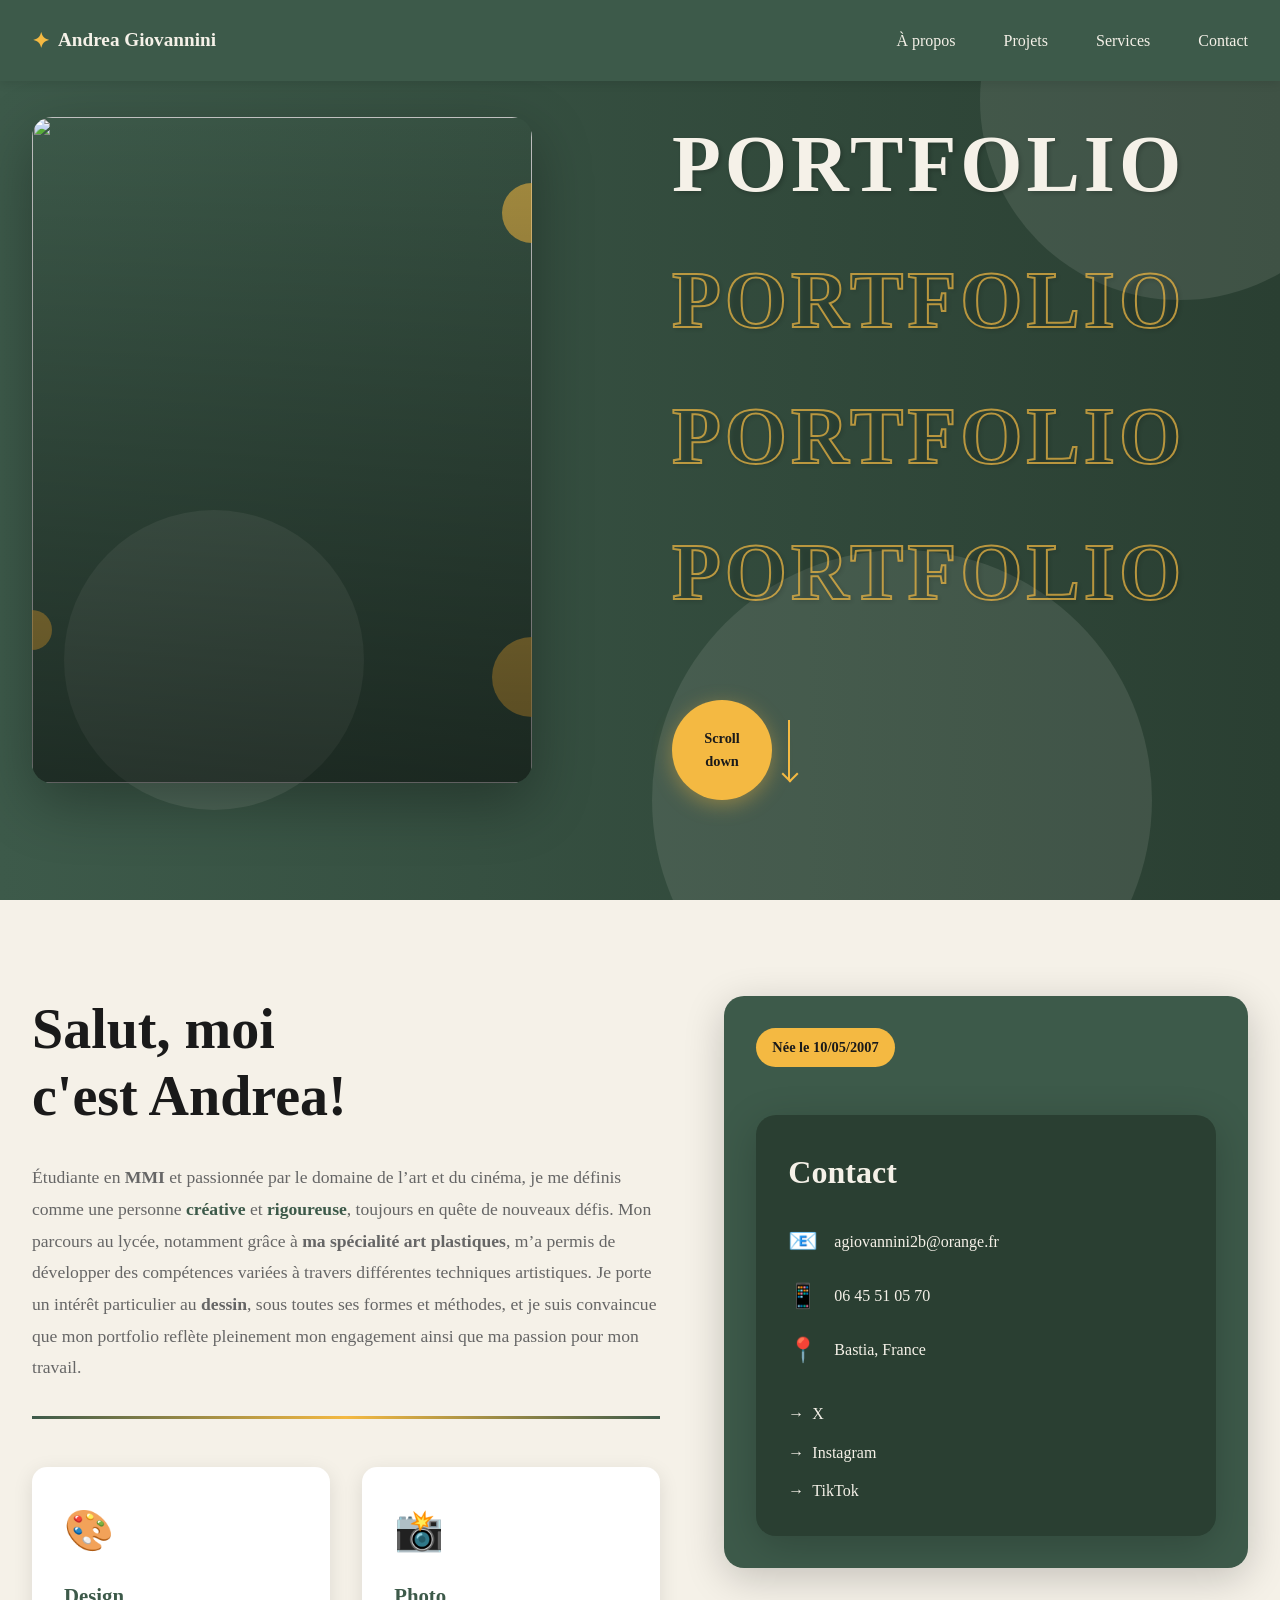
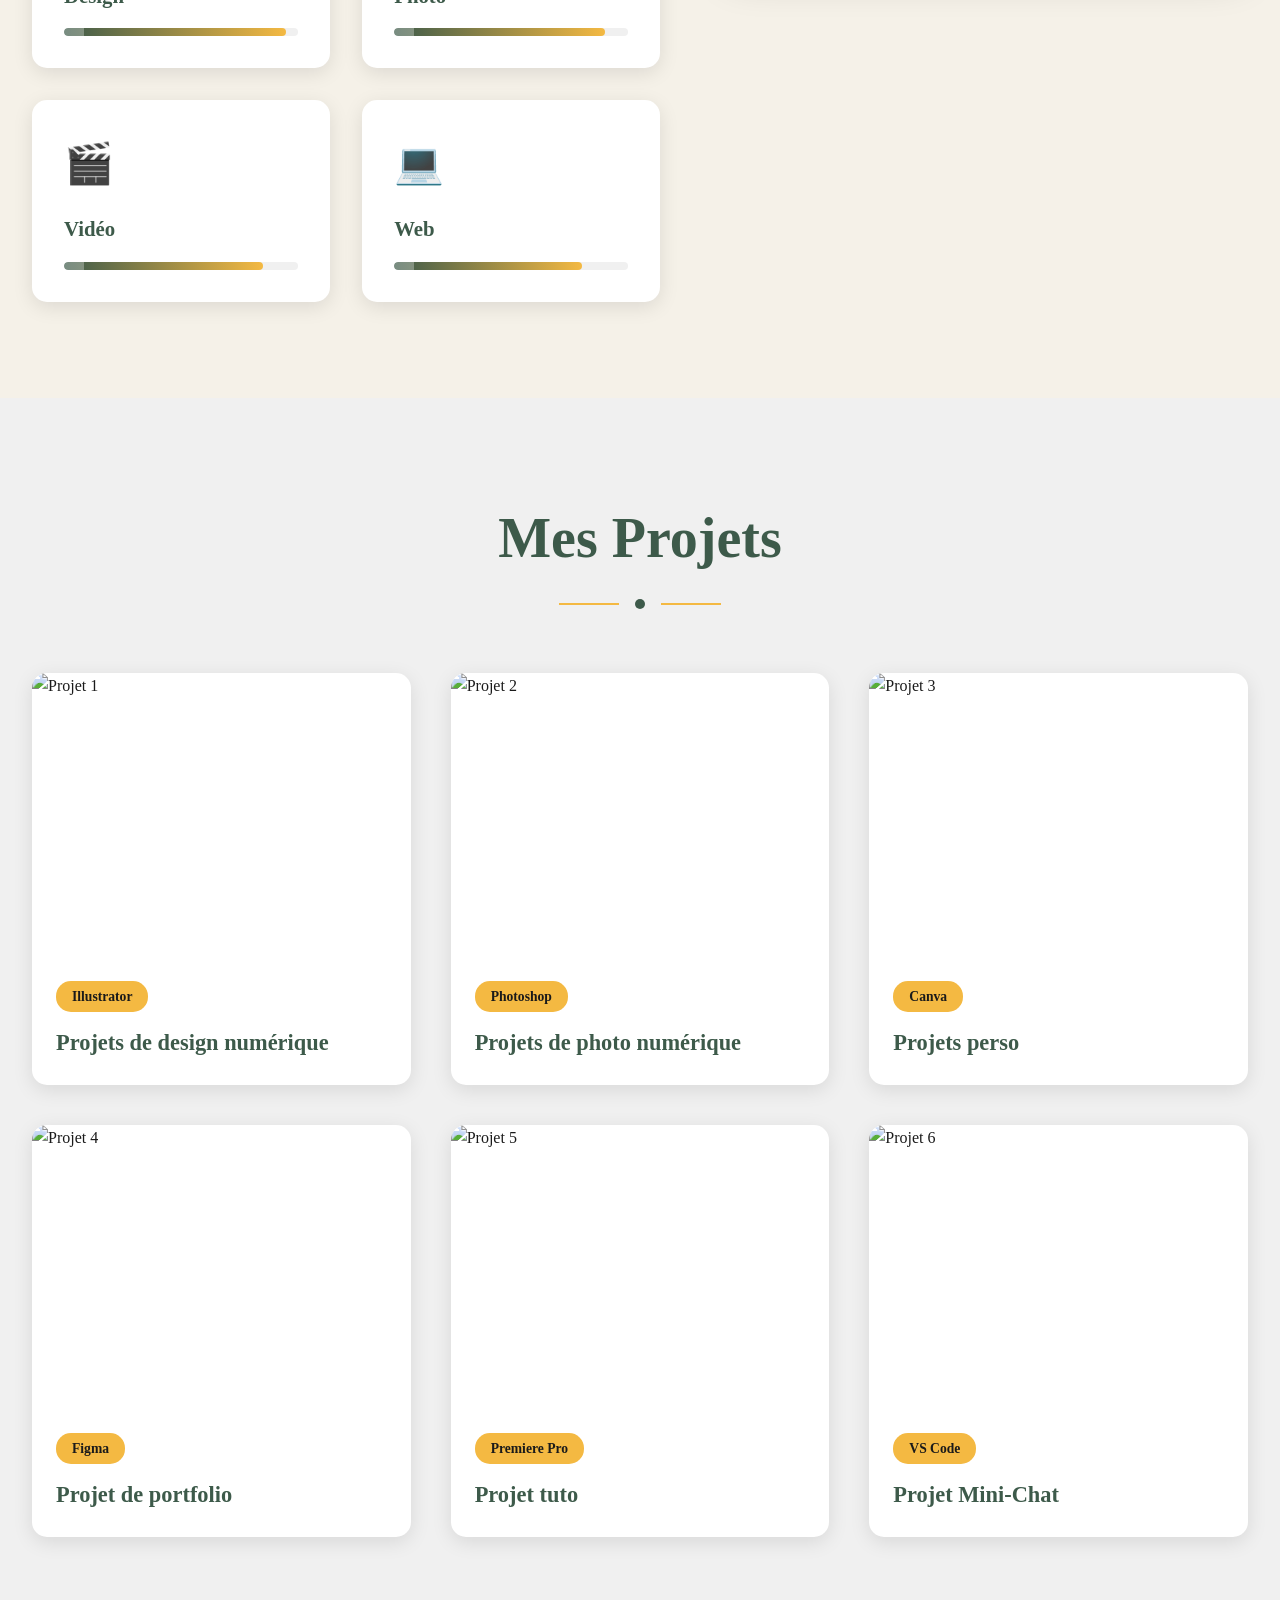
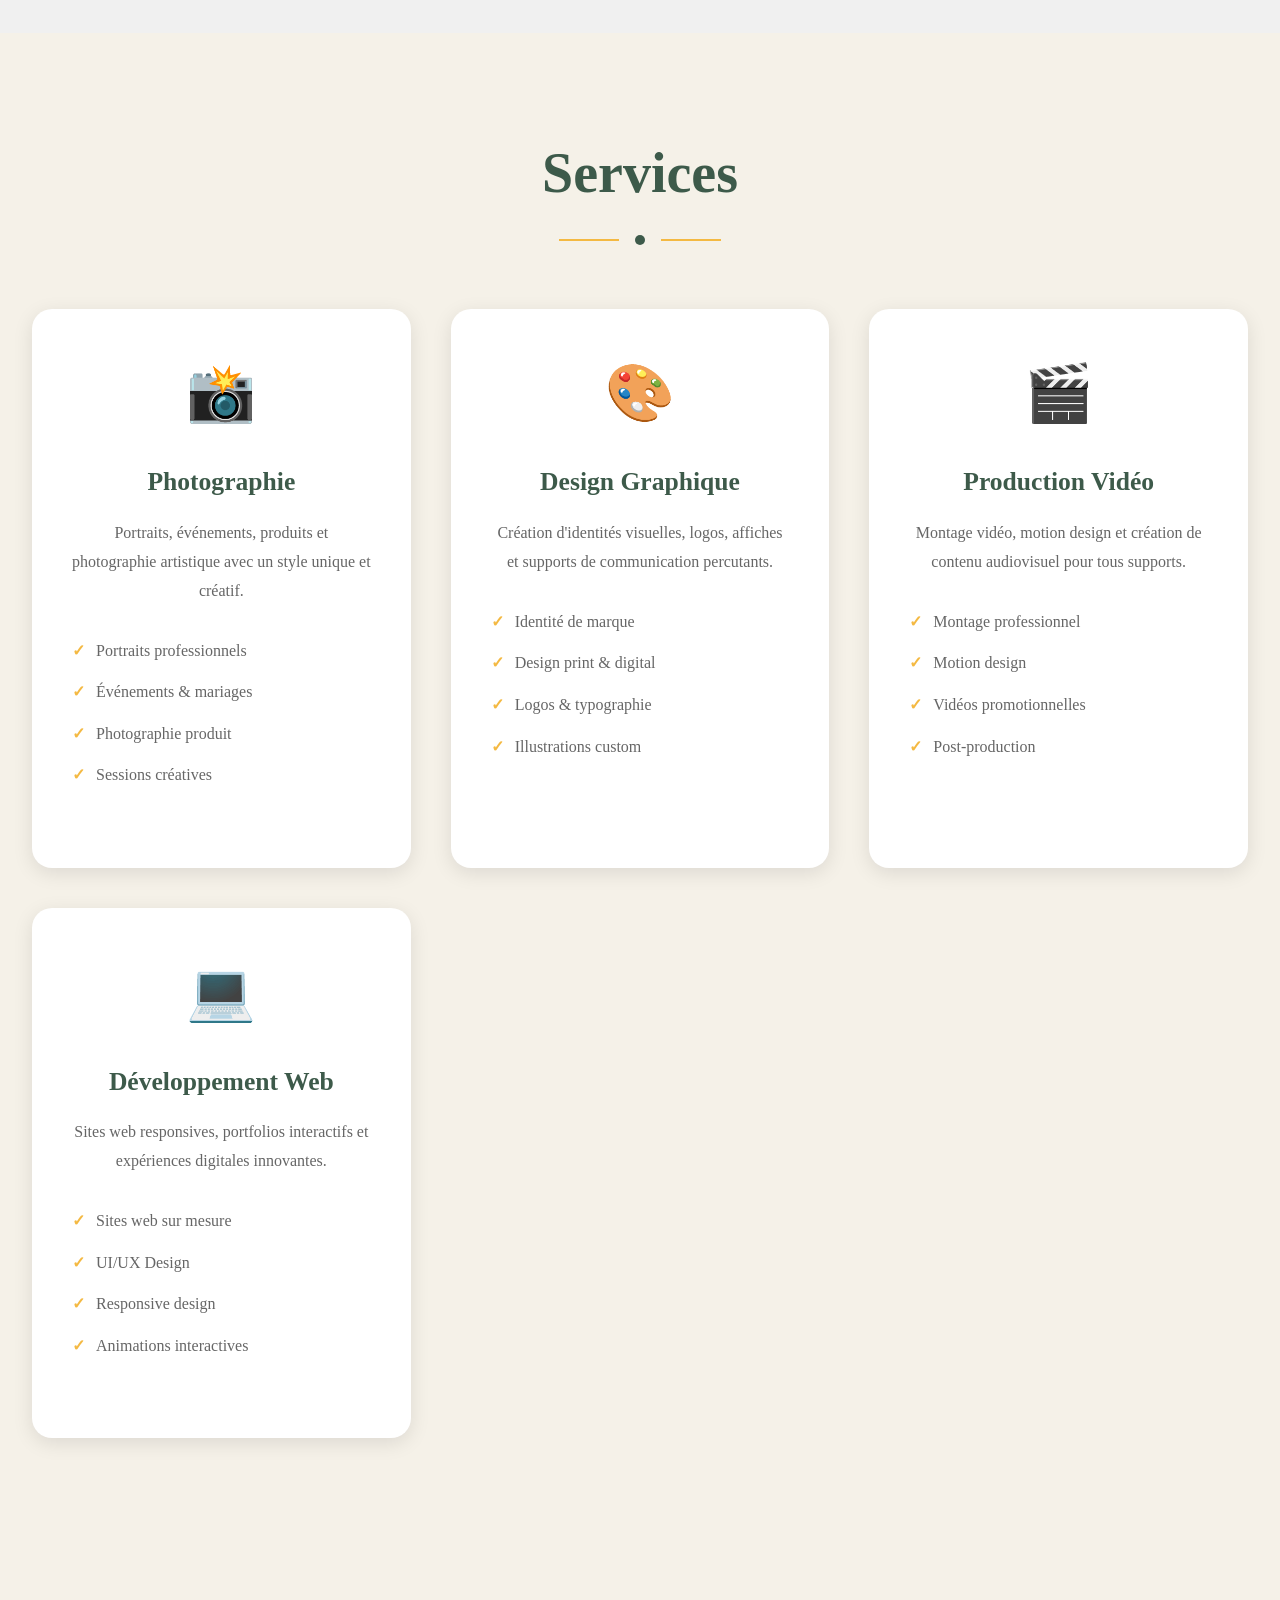
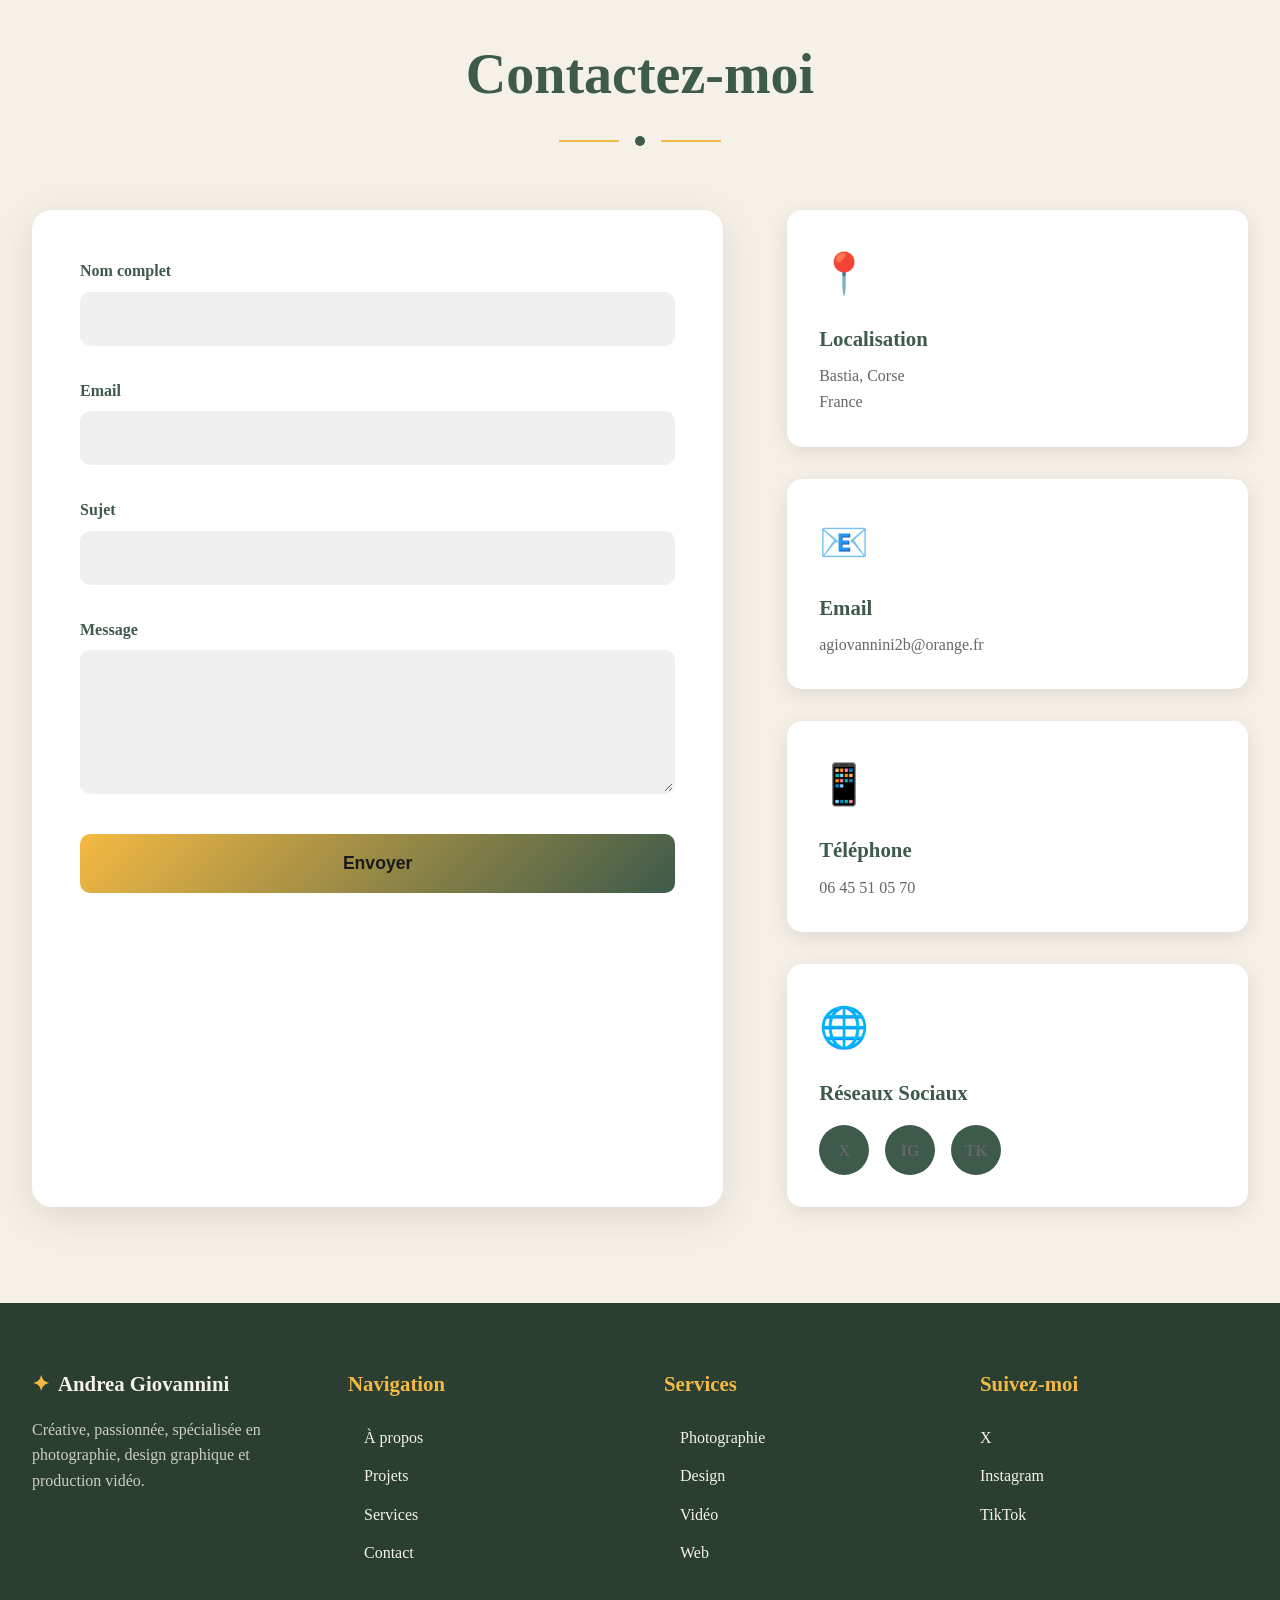
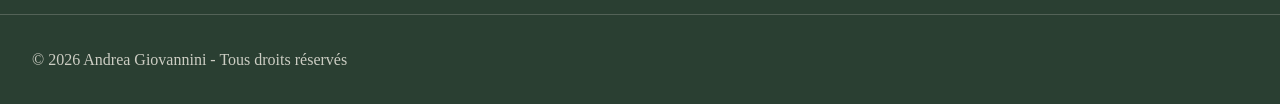
==== index.html @ 490036d4 "Add files via upload" ====
<!DOCTYPE html>
<html lang="fr">
  <head>
    <meta charset="UTF-8" />
    <meta name="viewport" content="width=device-width, initial-scale=1.0" />
    <title>Andrea Giovannini - Portfolio</title>
    <link rel="stylesheet" href="styles.css" />
  </head>
  <body>
    <!-- Navigation -->
    <nav class="navbar">
      <div class="nav-container">
        <div class="logo">
          <span class="star">✦</span>
          <span class="logo-text">Andrea Giovannini</span>
        </div>
        <ul class="nav-menu">
          <li><a href="#about" class="nav-link">À propos</a></li>
          <li><a href="#projects" class="nav-link">Projets</a></li>
          <li><a href="#services" class="nav-link">Services</a></li>
          <li><a href="#contact" class="nav-link">Contact</a></li>
        </ul>
      </div>
    </nav>

    <!-- Hero Section -->
    <section class="hero animated-bg">
      <div class="hero-container">
        <div class="hero-image">
          <div class="image-wrapper">
            <div class="image-overlay"></div>
            <a href="https://zupimages.net/viewer.php?id=26/02/it1a.jpeg"><img src="https://zupimages.net/up/26/02/it1a.jpeg" alt="" /></a>
            />
            <div class="floating-circle circle-1"></div>
            <div class="floating-circle circle-2"></div>
            <div class="floating-circle circle-3"></div>
          </div>
        </div>
        <div class="hero-content">
          <h1 class="hero-title">
            <span class="title-line">PORTFOLIO</span>
            <span class="title-line outline">PORTFOLIO</span>
            <span class="title-line outline">PORTFOLIO</span>
            <span class="title-line outline">PORTFOLIO</span>
          </h1>
          
          <script>
            const scrollBtn = document.getElementById('scrollBtn');
            const about = document.getElementById('about');
          
            scrollBtn.addEventListener('click', () => {
              // scroll vers la section suivante
              about.scrollIntoView({ behavior: 'smooth' });
            });
          </script>
          
          <a href="#about" class="scroll-indicator">
            <div class="scroll-circle">
              <span>Scroll<br />down</span>
            </div>
            <div class="scroll-arrow"></div>
          </a>
          
        </div>
      </div>
      <div class="hero-background">
        <div class="bg-shape shape-1"></div>
        <div class="bg-shape shape-2"></div>
        <div class="bg-shape shape-3"></div>
      </div>
    </section>

    <!-- About Section -->
    <section class="about" id="about">
      <div class="about-container">
        <div class="about-content">
          <h2 class="about-title">
            <span class="script-text">Salut, moi</span>
            <span class="script-text">c'est Andrea!</span>
          </h2>
          <div class="about-text">
            <p>
              Étudiante en <strong>MMI</strong> et passionnée par le domaine de
              l’art et du cinéma, je me définis comme une personne
              <span class="highlight">créative</span> et
              <span class="highlight">rigoureuse</span>, toujours en quête de
              nouveaux défis. Mon parcours au lycée, notamment grâce à
              <strong>ma spécialité art plastiques</strong>, m’a permis de
              développer des compétences variées à travers différentes
              techniques artistiques. Je porte un intérêt particulier au
              <strong>dessin</strong>, sous toutes ses formes et méthodes, et je
              suis convaincue que mon portfolio reflète pleinement mon
              engagement ainsi que ma passion pour mon travail.
            </p>

            <div class="animated-underline"></div>
          </div>
          <div class="skills-grid">
            <div class="skill-card">
              <div class="skill-icon">🎨</div>
              <h3>Design</h3>
              <div class="skill-bar">
                <div class="skill-progress"></div>
              </div>
            </div>
            <div class="skill-card">
              <div class="skill-icon">📸</div>
              <h3>Photo</h3>
              <div class="skill-bar">
                <div class="skill-progress"></div>
              </div>
            </div>
            <div class="skill-card">
              <div class="skill-icon">🎬</div>
              <h3>Vidéo</h3>
              <div class="skill-bar">
                <div class="skill-progress"></div>
              </div>
            </div>
            <div class="skill-card">
              <div class="skill-icon">💻</div>
              <h3>Web</h3>
              <div class="skill-bar">
                <div class="skill-progress"></div>
              </div>
            </div>
          </div>
        </div>
        <div class="about-image">
          <div class="profile-card">
            <div class="card-header">
              <span class="badge badge-yellow">Née le 10/05/2007</span>
            </div>
            <div class="profile-image-wrapper">
              <a href="https://zupimages.net/viewer.php?id=26/02/g7m1.jpeg"><img src="https://zupimages.net/up/26/02/g7m1.jpeg" alt="" /></a>

              <div class="image-frame"></div>
          </div>
          <div class="contact-card">
            <h3 class="contact-title">Contact</h3>
            <div class="contact-info">
              <div class="contact-item">
                <span class="icon">📧</span>
                <a href="mailto:agiovannini2b@orange.fr"
                  >agiovannini2b@orange.fr</a
                >
              </div>
              <div class="contact-item">
                <span class="icon">📱</span>
                <a href="tel:0642336189">06 45 51 05 70</a>
              </div>
              <div class="contact-item">
                <span class="icon">📍</span>
                <span>Bastia, France</span>
              </div>
            </div>
            <div class="social-links">
              <a href="https://twitter.com/GiovanniniAndr2" class="social-link">X</a>
              <a href="https://www.instagram.com/andr3a.giovannini" class="social-link">Instagram</a>
              <a href="https://www.tiktok.com/@user5201866088034" class="social-link">TikTok</a>
            </div>
          </div>
        </div>
      </div>
    </section>

    <!-- Projects Section -->
    <section class="projects" id="projects">
      <div class="section-header">
        <h2 class="section-title">Mes Projets</h2>
        <div class="title-decoration">
          <span class="deco-line"></span>
          <span class="deco-dot"></span>
          <span class="deco-line"></span>
        </div>
      </div>
      <div class="projects-container">
        <div class="project-card">
          <div class="project-image">
            <img
              src="https://logosdown.com/wp-content/uploads/2023/10/adobe-Illustrator-logo-0-1-2048x2048-1-1536x1536.png"
              alt="Projet 1"
            />
            <div class="project-overlay">
              <div class="overlay-content">
                <h3>Illustrator</h3>
                <p>Mes projets sous Adobe Illustrator</p>
                <a href="illustrator.html" class="btn-view">Voir les projets</a>
              </div>
            </div>
          </div>
          <div class="project-info">
            <span class="project-category">Illustrator</span>
            <h3 class="project-title">Projets de design numérique</h3>
          </div>
        </div>
        <div class="project-card">
          <div class="project-image">
            <img
              src="https://logosdown.com/wp-content/uploads/2023/08/adobe-photoshop-logo-0-2048x2048-1-768x768.png"
              alt="Projet 2"
            />
            <div class="project-overlay">
              <div class="overlay-content">
                <h3>Photoshop</h3>
                <p>Mes projets sous Adobe Photoshop</p>
                <a href="photoshop.html" class="btn-view">Voir les projets</a>
              </div>
            </div>
          </div>
          <div class="project-info">
            <span class="project-category">Photoshop</span>
            <h3 class="project-title">Projets de photo numérique</h3>
          </div>
        </div>
        <div class="project-card">
          <div class="project-image">
            <img
              src="https://static.vecteezy.com/system/resources/previews/032/329/173/non_2x/canva-icon-logo-symbol-free-png.png"
              alt="Projet 3"
            />
            <div class="project-overlay">
              <div class="overlay-content">
                <h3>Canva</h3>
                <p>Mes projets sous Canva</p>
                <a href="canva.html" class="btn-view">Voir les projets</a>
              </div>
            </div>
          </div>
          <div class="project-info">
            <span class="project-category">Canva</span>
            <h3 class="project-title">Projets perso</h3>
          </div>
        </div>
        <div class="project-card">
          <div class="project-image">
            <img
              src="https://static.vecteezy.com/system/resources/previews/065/386/863/non_2x/figma-logo-square-outline-icon-figma-app-editable-transparent-background-premium-social-media-design-for-digital-download-free-png.png"
              alt="Projet 4"
            />
            <div class="project-overlay">
              <div class="overlay-content">
                <h3>Figma</h3>
                <p>Mes projets sous Figma</p>
                <a href="figma.html" class="btn-view">Voir les projets</a>
              </div>
            </div>
          </div>
          <div class="project-info">
            <span class="project-category">Figma</span>
            <h3 class="project-title">Projet de portfolio</h3>
          </div>
        </div>
        <div class="project-card">
          <div class="project-image">
            <img
              src="https://static.cdnlogo.com/logos/a/65/adobe-premiere-pro.png"
              alt="Projet 5"
            />
            <div class="project-overlay">
              <div class="overlay-content">
                <h3>Premiere Pro</h3>
                <p>Mes projets sous Adobe Premiere Pro</p>
                <a href="premierepro.html" class="btn-view">Voir les projets</a>
              </div>
            </div>
          </div>
          <div class="project-info">
            <span class="project-category">Premiere Pro</span>
            <h3 class="project-title">Projet tuto</h3>
          </div>
        </div>
        <div class="project-card">
          <div class="project-image">
            <img
              src="https://th.bing.com/th/id/R.5007b34b653da8fa151b7290045fbdda?rik=tutmGMe%2bTPv17g&riu=http%3a%2f%2fassets.stickpng.com%2fthumbs%2f62a7906ce42d729d928b1757.png&ehk=QRY9o2T4J1S0KjVElSjZ4V2Nzie3ewKIXS7%2bkxlST5s%3d&risl=&pid=ImgRaw&r=0"
              alt="Projet 6"
            />
            <div class="project-overlay">
              <div class="overlay-content">
                <h3>VS Code</h3>
                <p>Mes projets sous VS Code</p>
                <a href="vscode.html" class="btn-view">Voir les projets</a>
              </div>
            </div>
          </div>
          <div class="project-info">
            <span class="project-category">VS Code</span>
            <h3 class="project-title">Projet Mini-Chat</h3>
          </div>
        </div>
      </div>
    </section>

    <!-- Services Section -->
    <section class="services" id="services">
      <div class="section-header">
        <h2 class="section-title">Services</h2>
        <div class="title-decoration">
          <span class="deco-line"></span>
          <span class="deco-dot"></span>
          <span class="deco-line"></span>
        </div>
      </div>
      <div class="services-container">
        <div class="service-box">
          <div class="service-icon-wrapper">
            <div class="service-icon">📸</div>
          </div>
          <h3>Photographie</h3>
          <p>
            Portraits, événements, produits et photographie artistique avec un
            style unique et créatif.
          </p>
          <ul class="service-features">
            <li>Portraits professionnels</li>
            <li>Événements &amp; mariages</li>
            <li>Photographie produit</li>
            <li>Sessions créatives</li>
          </ul>
        </div>
        <div class="service-box">
          <div class="service-icon-wrapper">
            <div class="service-icon">🎨</div>
          </div>
          <h3>Design Graphique</h3>
          <p>
            Création d'identités visuelles, logos, affiches et supports de
            communication percutants.
          </p>
          <ul class="service-features">
            <li>Identité de marque</li>
            <li>Design print &amp; digital</li>
            <li>Logos &amp; typographie</li>
            <li>Illustrations custom</li>
          </ul>
        </div>
        <div class="service-box">
          <div class="service-icon-wrapper">
            <div class="service-icon">🎬</div>
          </div>
          <h3>Production Vidéo</h3>
          <p>
            Montage vidéo, motion design et création de contenu audiovisuel pour
            tous supports.
          </p>
          <ul class="service-features">
            <li>Montage professionnel</li>
            <li>Motion design</li>
            <li>Vidéos promotionnelles</li>
            <li>Post-production</li>
          </ul>
        </div>
        <div class="service-box">
          <div class="service-icon-wrapper">
            <div class="service-icon">💻</div>
          </div>
          <h3>Développement Web</h3>
          <p>
            Sites web responsives, portfolios interactifs et expériences
            digitales innovantes.
          </p>
          <ul class="service-features">
            <li>Sites web sur mesure</li>
            <li>UI/UX Design</li>
            <li>Responsive design</li>
            <li>Animations interactives</li>
          </ul>
        </div>
      </div>
    </section>

    <!-- Contact Section -->
    <section class="contact-section" id="contact">
      <div class="section-header">
        <h2 class="section-title">Contactez-moi</h2>
        <div class="title-decoration">
          <span class="deco-line"></span>
          <span class="deco-dot"></span>
          <span class="deco-line"></span>
        </div>
      </div>
      <div class="contact-container">
        <div class="contact-form-wrapper">
          <form class="contact-form">
            <div class="form-group">
              <label for="name">Nom complet</label>
              <input type="text" id="name" name="name" required="" />
            </div>
            <div class="form-group">
              <label for="email">Email</label>
              <input type="email" id="email" name="email" required="" />
            </div>
            <div class="form-group">
              <label for="subject">Sujet</label>
              <input type="text" id="subject" name="subject" required="" />
            </div>
            <div class="form-group">
              <label for="message">Message</label>
              <textarea
                id="message"
                name="message"
                rows="6"
                required=""
              ></textarea>
            </div>
            <button type="submit" class="btn-submit">Envoyer</button>
          </form>
        </div>
        <div class="contact-info-wrapper">
          <div class="info-card">
            <div class="info-icon">📍</div>
            <h3>Localisation</h3>
            <p>Bastia, Corse<br />France</p>
          </div>
          <div class="info-card">
            <div class="info-icon">📧</div>
            <h3>Email</h3>
            <p>
              <a href="mailto:rgiovannini52@orange.fr"
                >agiovannini2b@orange.fr</a
              >
            </p>
          </div>
          <div class="info-card">
            <div class="info-icon">📱</div>
            <h3>Téléphone</h3>
            <p><a href="tel:0642336189">06 45 51 05 70</a></p>
          </div>
          <div class="info-card">
            <div class="info-icon">🌐</div>
            <h3>Réseaux Sociaux</h3>
            <div class="social-icons">
              <a href="https://twitter.com/GiovanniniAndr2" class="social-icon">X</a>
              <a href="https://www.instagram.com/andr3a.giovannini" class="social-icon">IG</a>
              <a href="https://www.tiktok.com/@user5201866088034" class="social-icon">TK</a>
            </div>
          </div>
        </div>
      </div>
    </section>

    <!-- Footer -->
    <footer class="footer">
      <div class="footer-content">
        <div class="footer-section">
          <div class="footer-logo">
            <span class="star">✦</span>
            <span>Andrea Giovannini</span>
          </div>
          <p class="footer-description">
            Créative, passionnée, spécialisée en photographie, design graphique et
            production vidéo.
          </p>
        </div>
        <div class="footer-section">
          <h3>Navigation</h3>
          <ul class="footer-links">
            <li><a href="#about">À propos</a></li>
            <li><a href="#projects">Projets</a></li>
            <li><a href="#services">Services</a></li>
            <li><a href="#contact">Contact</a></li>
          </ul>
        </div>
        <div class="footer-section">
          <h3>Services</h3>
          <ul class="footer-links">
            <li><a href="#">Photographie</a></li>
            <li><a href="#">Design</a></li>
            <li><a href="#">Vidéo</a></li>
            <li><a href="#">Web</a></li>
          </ul>
        </div>
        <div class="footer-section">
          <h3>Suivez-moi</h3>
          <div class="footer-social">
            <a href="https://twitter.com/GiovanniniAndr2" class="footer-social-link">X</a>
            <a href="https://www.instagram.com/andr3a.giovannini" class="footer-social-link">Instagram</a>
            <a href="https://www.tiktok.com/@user5201866088034" class="footer-social-link">TikTok</a>
          </div>
        </div>
      </div>
      <div class="footer-bottom">
        <p>© 2026 Andrea Giovannini - Tous droits réservés</p>
        </div>
      </div>
    </footer>
  </body>
</html>
---- styles.css ----
/* ===========================
         RESET & BASE STYLES
         =========================== */
* {
  margin: 0;
  padding: 0;
  box-sizing: border-box;
}

:root {
  --primary-green: #3d5a4a;
  --dark-green: #2a3f32;
  --light-green: #6b8e7a;
  --cream: #f5f1e8;
  --dark-cream: #e8e0d0;
  --yellow: #f4b942;
  --black: #1a1a1a;
  --white: #ffffff;
  --gray: #666666;
  --light-gray: #f0f0f0;
}

html {
  scroll-behavior: smooth;
  overflow-x: hidden;
}

body {
  font-family: "Georgia", serif;
  line-height: 1.6;
  color: var(--black);
  background-color: var(--cream);
  overflow-x: hidden;
}

a {
  text-decoration: none;
  color: inherit;
  transition: all 0.3s ease;
}

ul {
  list-style: none;
}

img {
  max-width: 100%;
  display: block;
}

/* ===========================
         NAVIGATION
         =========================== */
.navbar {
  background-color: var(--primary-green);
  padding: 1.5rem 0;
  position: fixed;
  width: 100%;
  top: 0;
  z-index: 1000;
  box-shadow: 0 2px 10px rgba(0, 0, 0, 0.1);
}

.nav-container {
  max-width: 1400px;
  margin: 0 auto;
  padding: 0 2rem;
  display: flex;
  justify-content: space-between;
  align-items: center;
}

.logo {
  display: flex;
  align-items: center;
  gap: 0.5rem;
  color: var(--cream);
  font-size: 1.2rem;
  font-weight: bold;
  transition: transform 0.3s ease;
}

.logo:hover {
  transform: scale(1.05);
}

.star {
  color: var(--yellow);
  font-size: 1.5rem;
  display: inline-block;
  animation: rotate 4s linear infinite;
}

@keyframes rotate {
  from {
    transform: rotate(0deg);
  }
  to {
    transform: rotate(360deg);
  }
}

.nav-menu {
  display: flex;
  gap: 3rem;
}

.nav-link {
  color: var(--cream);
  font-size: 1rem;
  position: relative;
  padding: 0.5rem 0;
  transition: color 0.3s ease;
}

.nav-link::after {
  content: "";
  position: absolute;
  bottom: 0;
  left: 0;
  width: 0;
  height: 2px;
  background-color: var(--yellow);
  transition: width 0.3s ease;
}

.nav-link:hover::after {
  width: 100%;
}

.nav-link:hover {
  color: var(--yellow);
}

/* ===========================
         HERO SECTION
         =========================== */
.hero {
  min-height: 100vh;
  padding-top: 100px;
  position: relative;
  overflow: hidden;
  background: linear-gradient(
    135deg,
    var(--primary-green) 0%,
    var(--dark-green) 100%
  );
}

.hero-container {
  max-width: 1400px;
  margin: 0 auto;
  padding: 0 2rem;
  display: grid;
  grid-template-columns: 1fr 1fr;
  gap: 4rem;
  align-items: center;
  position: relative;
  z-index: 2;
}

.hero-image {
  position: relative;
  animation: fadeInLeft 1s ease;
}

@keyframes fadeInLeft {
  from {
    opacity: 0;
    transform: translateX(-50px);
  }
  to {
    opacity: 1;
    transform: translateX(0);
  }
}

.image-wrapper {
  position: relative;
  width: 100%;
  max-width: 500px;
  aspect-ratio: 3/4;
  overflow: hidden;
  border-radius: 20px;
  box-shadow: 0 20px 60px rgba(0, 0, 0, 0.3);
}

.image-wrapper img {
  width: 100%;
  height: 100%;
  object-fit: cover;
  transition: transform 0.5s ease;
}

.image-wrapper:hover img {
  transform: scale(1.1);
}

.image-overlay {
  position: absolute;
  top: 0;
  left: 0;
  width: 100%;
  height: 100%;
  background: linear-gradient(
    to bottom,
    transparent 0%,
    rgba(0, 0, 0, 0.5) 100%
  );
  z-index: 1;
}

.floating-circle {
  position: absolute;
  border-radius: 50%;
  background: var(--yellow);
  opacity: 0.6;
  animation: float 3s ease-in-out infinite;
}

.circle-1 {
  width: 60px;
  height: 60px;
  top: 10%;
  right: -30px;
  animation-delay: 0s;
}

.circle-2 {
  width: 40px;
  height: 40px;
  bottom: 20%;
  left: -20px;
  animation-delay: 1s;
}

.circle-3 {
  width: 80px;
  height: 80px;
  bottom: 10%;
  right: -40px;
  animation-delay: 2s;
}

@keyframes float {
  0%,
  100% {
    transform: translateY(0);
  }
  50% {
    transform: translateY(-20px);
  }
}

.hero-content {
  animation: fadeInRight 1s ease;
}

@keyframes fadeInRight {
  from {
    opacity: 0;
    transform: translateX(50px);
  }
  to {
    opacity: 1;
    transform: translateX(0);
  }
}

.hero-title {
  display: flex;
  flex-direction: column;
  gap: 0.5rem;
}

.title-line {
  font-size: 5rem;
  font-weight: bold;
  color: var(--cream);
  text-shadow: 2px 2px 4px rgba(0, 0, 0, 0.2);
  letter-spacing: 0.05em;
  animation: slideIn 0.8s ease backwards;
}

.title-line:nth-child(1) {
  animation-delay: 0.1s;
}

.title-line:nth-child(2) {
  animation-delay: 0.2s;
}

.title-line:nth-child(3) {
  animation-delay: 0.3s;
}

.title-line:nth-child(4) {
  animation-delay: 0.4s;
}

.title-line.outline {
  color: transparent;
  -webkit-text-stroke: 2px var(--yellow);
  opacity: 0.7;
}

@keyframes slideIn {
  from {
    opacity: 0;
    transform: translateY(30px);
  }
  to {
    opacity: 1;
    transform: translateY(0);
  }
}

.scroll-indicator {
  margin-top: 4rem;
  display: flex;
  align-items: center;
  gap: 1rem;
}

.scroll-circle {
  width: 100px;
  height: 100px;
  border-radius: 50%;
  background-color: var(--yellow);
  display: flex;
  align-items: center;
  justify-content: center;
  text-align: center;
  font-size: 0.9rem;
  font-weight: bold;
  color: var(--black);
  animation: pulse 2s ease-in-out infinite;
  box-shadow: 0 5px 20px rgba(244, 185, 66, 0.4);
}

html {
  scroll-behavior: smooth;
}

@keyframes pulse {
  0%,
  100% {
    transform: scale(1);
  }
  50% {
    transform: scale(1.05);
  }
}

.scroll-arrow {
  width: 2px;
  height: 60px;
  background-color: var(--yellow);
  position: relative;
  animation: arrowMove 2s ease-in-out infinite;
}

.scroll-arrow::after {
  content: "";
  position: absolute;
  bottom: 0;
  left: -4px;
  width: 10px;
  height: 10px;
  border-bottom: 2px solid var(--yellow);
  border-right: 2px solid var(--yellow);
  transform: rotate(45deg);
}

@keyframes arrowMove {
  0%,
  100% {
    transform: translateY(0);
  }
  50% {
    transform: translateY(10px);
  }
}

.hero-background {
  position: absolute;
  top: 0;
  left: 0;
  width: 100%;
  height: 100%;
  z-index: 1;
  overflow: hidden;
}

.bg-shape {
  position: absolute;
  background: rgba(245, 241, 232, 0.1);
  border-radius: 50%;
  animation: moveShape 20s ease-in-out infinite;
}

.shape-1 {
  width: 400px;
  height: 400px;
  top: -100px;
  right: -100px;
}

.shape-2 {
  width: 300px;
  height: 300px;
  bottom: 10%;
  left: 5%;
  animation-delay: 5s;
}

.shape-3 {
  width: 500px;
  height: 500px;
  bottom: -150px;
  right: 10%;
  animation-delay: 10s;
}

@keyframes moveShape {
  0%,
  100% {
    transform: translate(0, 0) scale(1);
  }
  33% {
    transform: translate(30px, -30px) scale(1.1);
  }
  66% {
    transform: translate(-30px, 30px) scale(0.9);
  }
}

/* ===========================
         ABOUT SECTION
         =========================== */
.about {
  padding: 6rem 0;
  background-color: var(--cream);
}

.about-container {
  max-width: 1400px;
  margin: 0 auto;
  padding: 0 2rem;
  display: grid;
  grid-template-columns: 1.2fr 1fr;
  gap: 4rem;
  align-items: start;
}

.about-title {
  margin-bottom: 2rem;
}

.script-text {
  display: block;
  font-family: "Brush Script MT", cursive;
  font-size: 3.5rem;
  color: var(--black);
  line-height: 1.2;
  animation: fadeInUp 0.8s ease backwards;
}

.script-text:nth-child(2) {
  animation-delay: 0.2s;
}

@keyframes fadeInUp {
  from {
    opacity: 0;
    transform: translateY(20px);
  }
  to {
    opacity: 1;
    transform: translateY(0);
  }
}

.about-text {
  margin-bottom: 3rem;
  position: relative;
}

.about-text p {
  margin-bottom: 1.5rem;
  font-size: 1.1rem;
  line-height: 1.8;
  color: var(--gray);
  animation: fadeIn 1s ease backwards;
}

.about-text p:nth-child(2) {
  animation-delay: 0.3s;
}

@keyframes fadeIn {
  from {
    opacity: 0;
  }
  to {
    opacity: 1;
  }
}

.highlight {
  color: var(--primary-green);
  font-weight: bold;
  position: relative;
}

.highlight::after {
  content: "";
  position: absolute;
  bottom: 0;
  left: 0;
  width: 100%;
  height: 8px;
  background-color: var(--yellow);
  opacity: 0.3;
  z-index: -1;
}

.animated-underline {
  height: 3px;
  background: linear-gradient(
    to right,
    var(--primary-green) 0%,
    var(--yellow) 50%,
    var(--primary-green) 100%
  );
  margin-top: 2rem;
  animation: expandWidth 2s ease forwards;
}

@keyframes expandWidth {
  from {
    width: 0;
  }
  to {
    width: 100%;
  }
}

.skills-grid {
  display: grid;
  grid-template-columns: repeat(2, 1fr);
  gap: 2rem;
}

.skill-card {
  background-color: var(--white);
  padding: 2rem;
  border-radius: 15px;
  box-shadow: 0 5px 20px rgba(0, 0, 0, 0.1);
  transition: all 0.3s ease;
  animation: slideUp 0.8s ease backwards;
}

.skill-card:nth-child(1) {
  animation-delay: 0.1s;
}
.skill-card:nth-child(2) {
  animation-delay: 0.2s;
}
.skill-card:nth-child(3) {
  animation-delay: 0.3s;
}
.skill-card:nth-child(4) {
  animation-delay: 0.4s;
}

@keyframes slideUp {
  from {
    opacity: 0;
    transform: translateY(30px);
  }
  to {
    opacity: 1;
    transform: translateY(0);
  }
}

.skill-card:hover {
  transform: translateY(-10px);
  box-shadow: 0 10px 40px rgba(0, 0, 0, 0.15);
}

.skill-icon {
  font-size: 2.5rem;
  margin-bottom: 1rem;
  display: inline-block;
  animation: iconBounce 2s ease-in-out infinite;
}

@keyframes iconBounce {
  0%,
  100% {
    transform: translateY(0);
  }
  50% {
    transform: translateY(-10px);
  }
}

.skill-card h3 {
  margin-bottom: 1rem;
  color: var(--primary-green);
  font-size: 1.3rem;
}

.skill-bar {
  width: 100%;
  height: 8px;
  background-color: var(--light-gray);
  border-radius: 10px;
  overflow: hidden;
  position: relative;
}

.skill-progress {
  height: 100%;
  background: linear-gradient(to right, var(--primary-green), var(--yellow));
  border-radius: 10px;
  animation: fillBar 1.5s ease forwards;
  position: relative;
}

.skill-progress::after {
  content: "";
  position: absolute;
  top: 0;
  left: 0;
  width: 20px;
  height: 100%;
  background: rgba(255, 255, 255, 0.3);
  animation: shimmer 2s infinite;
}

@keyframes fillBar {
  from {
    width: 0;
  }
}

@keyframes shimmer {
  0% {
    transform: translateX(-100%);
  }
  100% {
    transform: translateX(500%);
  }
}

.skill-card:nth-child(1) .skill-progress {
  width: 95%;
}

.skill-card:nth-child(2) .skill-progress {
  width: 90%;
}

.skill-card:nth-child(3) .skill-progress {
  width: 85%;
}

.skill-card:nth-child(4) .skill-progress {
  width: 80%;
}

.about-image {
  display: flex;
  flex-direction: column;
  gap: 2rem;
}

.profile-card {
  background-color: var(--primary-green);
  border-radius: 20px;
  padding: 2rem;
  position: relative;
  overflow: hidden;
  box-shadow: 0 10px 40px rgba(0, 0, 0, 0.2);
  animation: fadeInRight 1s ease;
}

.card-header {
  margin-bottom: 1.5rem;
}

.badge {
  display: inline-block;
  padding: 0.5rem 1rem;
  border-radius: 20px;
  font-size: 0.9rem;
  font-weight: bold;
  animation: bounceIn 0.8s ease;
}

@keyframes bounceIn {
  0% {
    transform: scale(0);
  }
  50% {
    transform: scale(1.1);
  }
  100% {
    transform: scale(1);
  }
}

.badge-yellow {
  background-color: var(--yellow);
  color: var(--black);
}

.profile-image-wrapper {
  position: relative;
  border-radius: 15px;
  overflow: hidden;
  margin-bottom: 1.5rem;
}

.profile-image-wrapper img {
  width: 100%;
  height: auto;
  display: block;
  transition: transform 0.5s ease;
}

.profile-card:hover .profile-image-wrapper img {
  transform: scale(1.05);
}

.image-frame {
  position: absolute;
  top: 10px;
  left: 10px;
  right: 10px;
  bottom: 10px;
  border: 3px solid var(--yellow);
  border-radius: 10px;
  pointer-events: none;
  animation: frameGlow 2s ease-in-out infinite;
}

@keyframes frameGlow {
  0%,
  100% {
    opacity: 0.5;
  }
  50% {
    opacity: 1;
  }
}

.contact-card {
  background-color: var(--dark-green);
  color: var(--cream);
  padding: 2rem;
  border-radius: 20px;
  box-shadow: 0 10px 40px rgba(0, 0, 0, 0.2);
  animation: fadeInRight 1s ease 0.2s backwards;
}

.contact-title {
  font-size: 2rem;
  margin-bottom: 1.5rem;
  color: var(--cream);
}

.contact-info {
  margin-bottom: 2rem;
}

.contact-item {
  display: flex;
  align-items: center;
  gap: 1rem;
  margin-bottom: 1rem;
  transition: transform 0.3s ease;
}

.contact-item:hover {
  transform: translateX(5px);
}

.contact-item .icon {
  font-size: 1.5rem;
}

.contact-item a {
  color: var(--cream);
  transition: color 0.3s ease;
}

.contact-item a:hover {
  color: var(--yellow);
}

.social-links {
  display: flex;
  flex-direction: column;
  gap: 0.8rem;
}

.social-link {
  color: var(--cream);
  font-size: 1rem;
  transition: all 0.3s ease;
  position: relative;
  padding-left: 1.5rem;
}

.social-link::before {
  content: "→";
  position: absolute;
  left: 0;
  transition: transform 0.3s ease;
}

.social-link:hover {
  color: var(--yellow);
  padding-left: 2rem;
}

.social-link:hover::before {
  transform: translateX(5px);
}

/* ===========================
         PROJECTS SECTION
         =========================== */
.projects {
  padding: 6rem 0;
  background-color: var(--light-gray);
}

.section-header {
  text-align: center;
  margin-bottom: 4rem;
  animation: fadeInUp 0.8s ease;
}

.section-title {
  font-size: 3.5rem;
  color: var(--primary-green);
  margin-bottom: 1rem;
}

.title-decoration {
  display: flex;
  align-items: center;
  justify-content: center;
  gap: 1rem;
}

.deco-line {
  width: 60px;
  height: 2px;
  background-color: var(--yellow);
  animation: expandLine 1s ease;
}

@keyframes expandLine {
  from {
    width: 0;
  }
  to {
    width: 60px;
  }
}

.deco-dot {
  width: 10px;
  height: 10px;
  background-color: var(--primary-green);
  border-radius: 50%;
  animation: pulse 2s ease-in-out infinite;
}

.projects-container {
  max-width: 1400px;
  margin: 0 auto;
  padding: 0 2rem;
  display: grid;
  grid-template-columns: repeat(auto-fit, minmax(350px, 1fr));
  gap: 2.5rem;
}

.project-card {
  background-color: var(--white);
  border-radius: 15px;
  overflow: hidden;
  box-shadow: 0 5px 20px rgba(0, 0, 0, 0.1);
  transition: all 0.4s ease;
  animation: cardFadeIn 0.8s ease backwards;
}

.project-card:nth-child(1) {
  animation-delay: 0.1s;
}
.project-card:nth-child(2) {
  animation-delay: 0.2s;
}
.project-card:nth-child(3) {
  animation-delay: 0.3s;
}
.project-card:nth-child(4) {
  animation-delay: 0.4s;
}
.project-card:nth-child(5) {
  animation-delay: 0.5s;
}
.project-card:nth-child(6) {
  animation-delay: 0.6s;
}

@keyframes cardFadeIn {
  from {
    opacity: 0;
    transform: scale(0.9);
  }
  to {
    opacity: 1;
    transform: scale(1);
  }
}

.project-card:hover {
  transform: translateY(-15px);
  box-shadow: 0 15px 50px rgba(0, 0, 0, 0.2);
}

.project-image {
  position: relative;
  overflow: hidden;
  aspect-ratio: 4/3;
}

.project-image img {
  width: 100%;
  height: 100%;
  object-fit: cover;
  transition: transform 0.5s ease;
}

.project-card:hover .project-image img {
  transform: scale(1.15);
}

.project-overlay {
  position: absolute;
  top: 0;
  left: 0;
  width: 100%;
  height: 100%;
  background: rgba(61, 90, 74, 0.95);
  display: flex;
  align-items: center;
  justify-content: center;
  opacity: 0;
  transition: opacity 0.4s ease;
}

.project-card:hover .project-overlay {
  opacity: 1;
}

.overlay-content {
  text-align: center;
  color: var(--cream);
  padding: 2rem;
  transform: translateY(20px);
  transition: transform 0.4s ease;
}

.project-card:hover .overlay-content {
  transform: translateY(0);
}

.overlay-content h3 {
  font-size: 1.8rem;
  margin-bottom: 0.5rem;
}

.overlay-content p {
  margin-bottom: 1.5rem;
  opacity: 0.9;
}

.btn-view {
  padding: 0.8rem 2rem;
  background-color: var(--yellow);
  color: var(--black);
  border-radius: 25px;
  font-weight: bold;
  transition: all 0.3s ease;
  display: inline-block;
  border: none;
}

.btn-view:hover {
  background-color: var(--cream);
  transform: scale(1.05);
}

.project-info {
  padding: 1.5rem;
}

.project-category {
  display: inline-block;
  padding: 0.3rem 1rem;
  background-color: var(--yellow);
  color: var(--black);
  border-radius: 15px;
  font-size: 0.85rem;
  font-weight: bold;
  margin-bottom: 0.8rem;
}

.project-title {
  font-size: 1.4rem;
  color: var(--primary-green);
}

/* ===========================
         SERVICES SECTION
         =========================== */
.services {
  padding: 6rem 0;
  background-color: var(--cream);
}

.services-container {
  max-width: 1400px;
  margin: 0 auto;
  padding: 0 2rem;
  display: grid;
  grid-template-columns: repeat(auto-fit, minmax(280px, 1fr));
  gap: 2.5rem;
}

.service-box {
  background-color: var(--white);
  padding: 2.5rem;
  border-radius: 20px;
  text-align: center;
  box-shadow: 0 5px 20px rgba(0, 0, 0, 0.1);
  transition: all 0.4s ease;
  position: relative;
  overflow: hidden;
  animation: slideUp 0.8s ease backwards;
}

.service-box:nth-child(1) {
  animation-delay: 0.1s;
}
.service-box:nth-child(2) {
  animation-delay: 0.2s;
}
.service-box:nth-child(3) {
  animation-delay: 0.3s;
}
.service-box:nth-child(4) {
  animation-delay: 0.4s;
}

.service-box::before {
  content: "";
  position: absolute;
  top: 0;
  left: 0;
  width: 100%;
  height: 5px;
  background: linear-gradient(to right, var(--primary-green), var(--yellow));
  transform: scaleX(0);
  transition: transform 0.4s ease;
}

.service-box:hover::before {
  transform: scaleX(1);
}

.service-box:hover {
  transform: translateY(-10px);
  box-shadow: 0 15px 50px rgba(0, 0, 0, 0.15);
}

.service-icon-wrapper {
  position: relative;
  display: inline-block;
  margin-bottom: 1.5rem;
}

.service-icon {
  font-size: 3.5rem;
  position: relative;
  z-index: 2;
  display: inline-block;
  animation: iconBounce 2s ease-in-out infinite;
}

.service-box h3 {
  font-size: 1.6rem;
  color: var(--primary-green);
  margin-bottom: 1rem;
}

.service-box p {
  color: var(--gray);
  line-height: 1.8;
  margin-bottom: 1.5rem;
}

.service-features {
  text-align: left;
  margin-bottom: 2rem;
}

.service-features li {
  padding: 0.5rem 0;
  color: var(--gray);
  position: relative;
  padding-left: 1.5rem;
}

.service-features li::before {
  content: "✓";
  position: absolute;
  left: 0;
  color: var(--yellow);
  font-weight: bold;
}

/* ===========================
         TESTIMONIALS SECTION
         =========================== */
.testimonials {
  padding: 6rem 0;
  background-color: var(--light-gray);
}

.testimonials-slider {
  max-width: 900px;
  margin: 0 auto;
  padding: 0 2rem;
  position: relative;
}

.testimonial-track {
  display: flex;
  animation: slideTestimonials 15s infinite;
}

@keyframes slideTestimonials {
  0%,
  30% {
    transform: translateX(0);
  }
  33%,
  63% {
    transform: translateX(-100%);
  }
  66%,
  96% {
    transform: translateX(-200%);
  }
  100% {
    transform: translateX(0);
  }
}

.testimonial-card {
  min-width: 100%;
  background-color: var(--white);
  padding: 3rem;
  border-radius: 20px;
  box-shadow: 0 10px 40px rgba(0, 0, 0, 0.1);
}

.quote-icon {
  font-size: 4rem;
  color: var(--yellow);
  line-height: 1;
  margin-bottom: 1rem;
}

.testimonial-text {
  font-size: 1.2rem;
  line-height: 1.8;
  color: var(--gray);
  font-style: italic;
  margin-bottom: 2rem;
}

.testimonial-author {
  display: flex;
  align-items: center;
  gap: 1.5rem;
  margin-bottom: 1rem;
}

.author-image {
  width: 80px;
  height: 80px;
  border-radius: 50%;
  overflow: hidden;
  border: 3px solid var(--yellow);
}

.author-image img {
  width: 100%;
  height: 100%;
  object-fit: cover;
}

.author-info h4 {
  font-size: 1.2rem;
  color: var(--primary-green);
  margin-bottom: 0.3rem;
}

.author-info p {
  color: var(--gray);
  font-size: 0.95rem;
}

.rating {
  display: flex;
  gap: 0.3rem;
}

.star {
  color: var(--yellow);
  font-size: 1.3rem;
}

/* ===========================
         CONTACT SECTION
         =========================== */
.contact-section {
  padding: 6rem 0;
  background-color: var(--cream);
}

.contact-container {
  max-width: 1400px;
  margin: 0 auto;
  padding: 0 2rem;
  display: grid;
  grid-template-columns: 1.5fr 1fr;
  gap: 4rem;
}

.contact-form-wrapper {
  background-color: var(--white);
  padding: 3rem;
  border-radius: 20px;
  box-shadow: 0 10px 40px rgba(0, 0, 0, 0.1);
}

.form-group {
  margin-bottom: 2rem;
  position: relative;
}

.form-group label {
  display: block;
  margin-bottom: 0.5rem;
  color: var(--primary-green);
  font-weight: bold;
}

.form-group input,
.form-group textarea {
  width: 100%;
  padding: 1rem;
  border: 2px solid var(--light-gray);
  border-radius: 10px;
  font-family: inherit;
  font-size: 1rem;
  transition: all 0.3s ease;
  background-color: var(--light-gray);
}

.form-group input:focus,
.form-group textarea:focus {
  outline: none;
  border-color: var(--primary-green);
  background-color: var(--white);
}

.form-group input:focus ~ .input-border,
.form-group textarea:focus ~ .input-border {
  width: 100%;
}

.btn-submit {
  width: 100%;
  padding: 1.2rem;
  font-size: 1.1rem;
  font-weight: bold;
  color: var(--black);
  border-radius: 10px;
  transition: all 0.3s ease;
  background: linear-gradient(135deg, var(--yellow), var(--primary-green));
  border: none;
  cursor: pointer;
}

.btn-submit:hover {
  transform: translateY(-3px);
  box-shadow: 0 10px 30px rgba(0, 0, 0, 0.2);
}

.contact-info-wrapper {
  display: flex;
  flex-direction: column;
  gap: 2rem;
}

.info-card {
  background-color: var(--white);
  padding: 2rem;
  border-radius: 15px;
  box-shadow: 0 5px 20px rgba(0, 0, 0, 0.1);
  transition: all 0.3s ease;
  animation: slideUp 0.8s ease backwards;
}

.info-card:nth-child(1) {
  animation-delay: 0.1s;
}
.info-card:nth-child(2) {
  animation-delay: 0.2s;
}
.info-card:nth-child(3) {
  animation-delay: 0.3s;
}
.info-card:nth-child(4) {
  animation-delay: 0.4s;
}

.info-card:hover {
  transform: translateY(-5px);
  box-shadow: 0 10px 30px rgba(0, 0, 0, 0.15);
}

.info-icon {
  font-size: 2.5rem;
  margin-bottom: 1rem;
}

.info-card h3 {
  color: var(--primary-green);
  margin-bottom: 0.5rem;
  font-size: 1.3rem;
}

.info-card p {
  color: var(--gray);
  line-height: 1.6;
}

.info-card a {
  color: var(--gray);
  transition: color 0.3s ease;
}

.info-card a:hover {
  color: var(--primary-green);
}

.social-icons {
  display: flex;
  gap: 1rem;
  margin-top: 1rem;
}

.social-icon {
  width: 50px;
  height: 50px;
  border-radius: 50%;
  background-color: var(--primary-green);
  color: var(--cream);
  display: flex;
  align-items: center;
  justify-content: center;
  font-weight: bold;
  transition: all 0.3s ease;
}

.social-icon:hover {
  background-color: var(--yellow);
  color: var(--black);
  transform: scale(1.1) rotate(360deg);
}

/* ===========================
         FOOTER
         =========================== */
.footer {
  background-color: var(--dark-green);
  color: var(--cream);
  padding: 4rem 0 2rem;
}

.footer-content {
  max-width: 1400px;
  margin: 0 auto;
  padding: 0 2rem;
  display: grid;
  grid-template-columns: repeat(auto-fit, minmax(250px, 1fr));
  gap: 3rem;
  margin-bottom: 3rem;
}

.footer-section h3 {
  color: var(--yellow);
  margin-bottom: 1.5rem;
  font-size: 1.3rem;
}

.footer-logo {
  display: flex;
  align-items: center;
  gap: 0.5rem;
  font-size: 1.3rem;
  font-weight: bold;
  margin-bottom: 1rem;
}

.footer-description {
  color: var(--cream);
  opacity: 0.8;
  line-height: 1.6;
}

.footer-links {
  display: flex;
  flex-direction: column;
  gap: 0.8rem;
}

.footer-links a {
  color: var(--cream);
  transition: all 0.3s ease;
  position: relative;
  padding-left: 1rem;
}

.footer-links a::before {
  content: "→";
  position: absolute;
  left: 0;
  opacity: 0;
  transition: all 0.3s ease;
}

.footer-links a:hover {
  color: var(--yellow);
  padding-left: 1.5rem;
}

.footer-links a:hover::before {
  opacity: 1;
}

.footer-social {
  display: flex;
  flex-direction: column;
  gap: 0.8rem;
}

.footer-social-link {
  color: var(--cream);
  transition: color 0.3s ease;
}

.footer-social-link:hover {
  color: var(--yellow);
}

.footer-bottom {
  max-width: 1400px;
  margin: 0 auto;
  padding: 2rem 2rem 0;
  border-top: 1px solid rgba(245, 241, 232, 0.2);
  display: flex;
  justify-content: space-between;
  align-items: center;
  flex-wrap: wrap;
  gap: 1rem;
}

.footer-bottom p {
  color: var(--cream);
  opacity: 0.8;
}

.footer-bottom-links {
  display: flex;
  gap: 2rem;
}

.footer-bottom-links a {
  color: var(--cream);
  opacity: 0.8;
  transition: all 0.3s ease;
}

.footer-bottom-links a:hover {
  color: var(--yellow);
  opacity: 1;
}

/* ===========================
         SCROLL ANIMATIONS
         =========================== */
@keyframes gradientFlow {
  0% {
    background-position: 0% 50%;
  }
  50% {
    background-position: 100% 50%;
  }
  100% {
    background-position: 0% 50%;
  }
}

.animated-bg {
  background: linear-gradient(
    270deg,
    var(--primary-green),
    var(--dark-green),
    var(--primary-green)
  );
  background-size: 200% 200%;
  animation: gradientFlow 10s ease infinite;
}

/* ===========================
         RESPONSIVE DESIGN
         =========================== */
@media (max-width: 1024px) {
  .hero-container {
    grid-template-columns: 1fr;
    gap: 3rem;
  }

  .hero-image {
    order: 2;
    max-width: 400px;
    margin: 0 auto;
  }

  .hero-content {
    order: 1;
    text-align: center;
  }

  .title-line {
    font-size: 3.5rem;
  }

  .about-container {
    grid-template-columns: 1fr;
  }

  .contact-container {
    grid-template-columns: 1fr;
  }

  .skills-grid {
    grid-template-columns: 1fr;
  }
}

@media (max-width: 768px) {
  .nav-menu {
    display: none;
  }

  .title-line {
    font-size: 2.5rem;
  }

  .section-title {
    font-size: 2.5rem;
  }

  .script-text {
    font-size: 2.5rem;
  }

  .projects-container {
    grid-template-columns: 1fr;
  }

  .services-container {
    grid-template-columns: 1fr;
  }

  .footer-content {
    grid-template-columns: 1fr;
  }

  .footer-bottom {
    flex-direction: column;
    text-align: center;
  }
}

/* ===========================
         ADDITIONAL ANIMATIONS
         =========================== */
@keyframes wave {
  0%,
  100% {
    transform: rotate(0deg);
  }
  25% {
    transform: rotate(20deg);
  }
  75% {
    transform: rotate(-20deg);
  }
}

.wave-effect:hover {
  animation: wave 0.5s ease;
}

@keyframes glow {
  0%,
  100% {
    box-shadow: 0 0 5px var(--yellow);
  }
  50% {
    box-shadow: 0 0 20px var(--yellow);
  }
}

.glow-effect {
  animation: glow 2s ease-in-out infinite;
}

@keyframes typing {
  from {
    width: 0;
  }
  to {
    width: 100%;
  }
}

@keyframes blink {
  50% {
    border-color: transparent;
  }
}

.typing-effect {
  overflow: hidden;
  border-right: 3px solid var(--yellow);
  white-space: nowrap;
  animation: typing 3s steps(40, end), blink 0.75s step-end infinite;
}
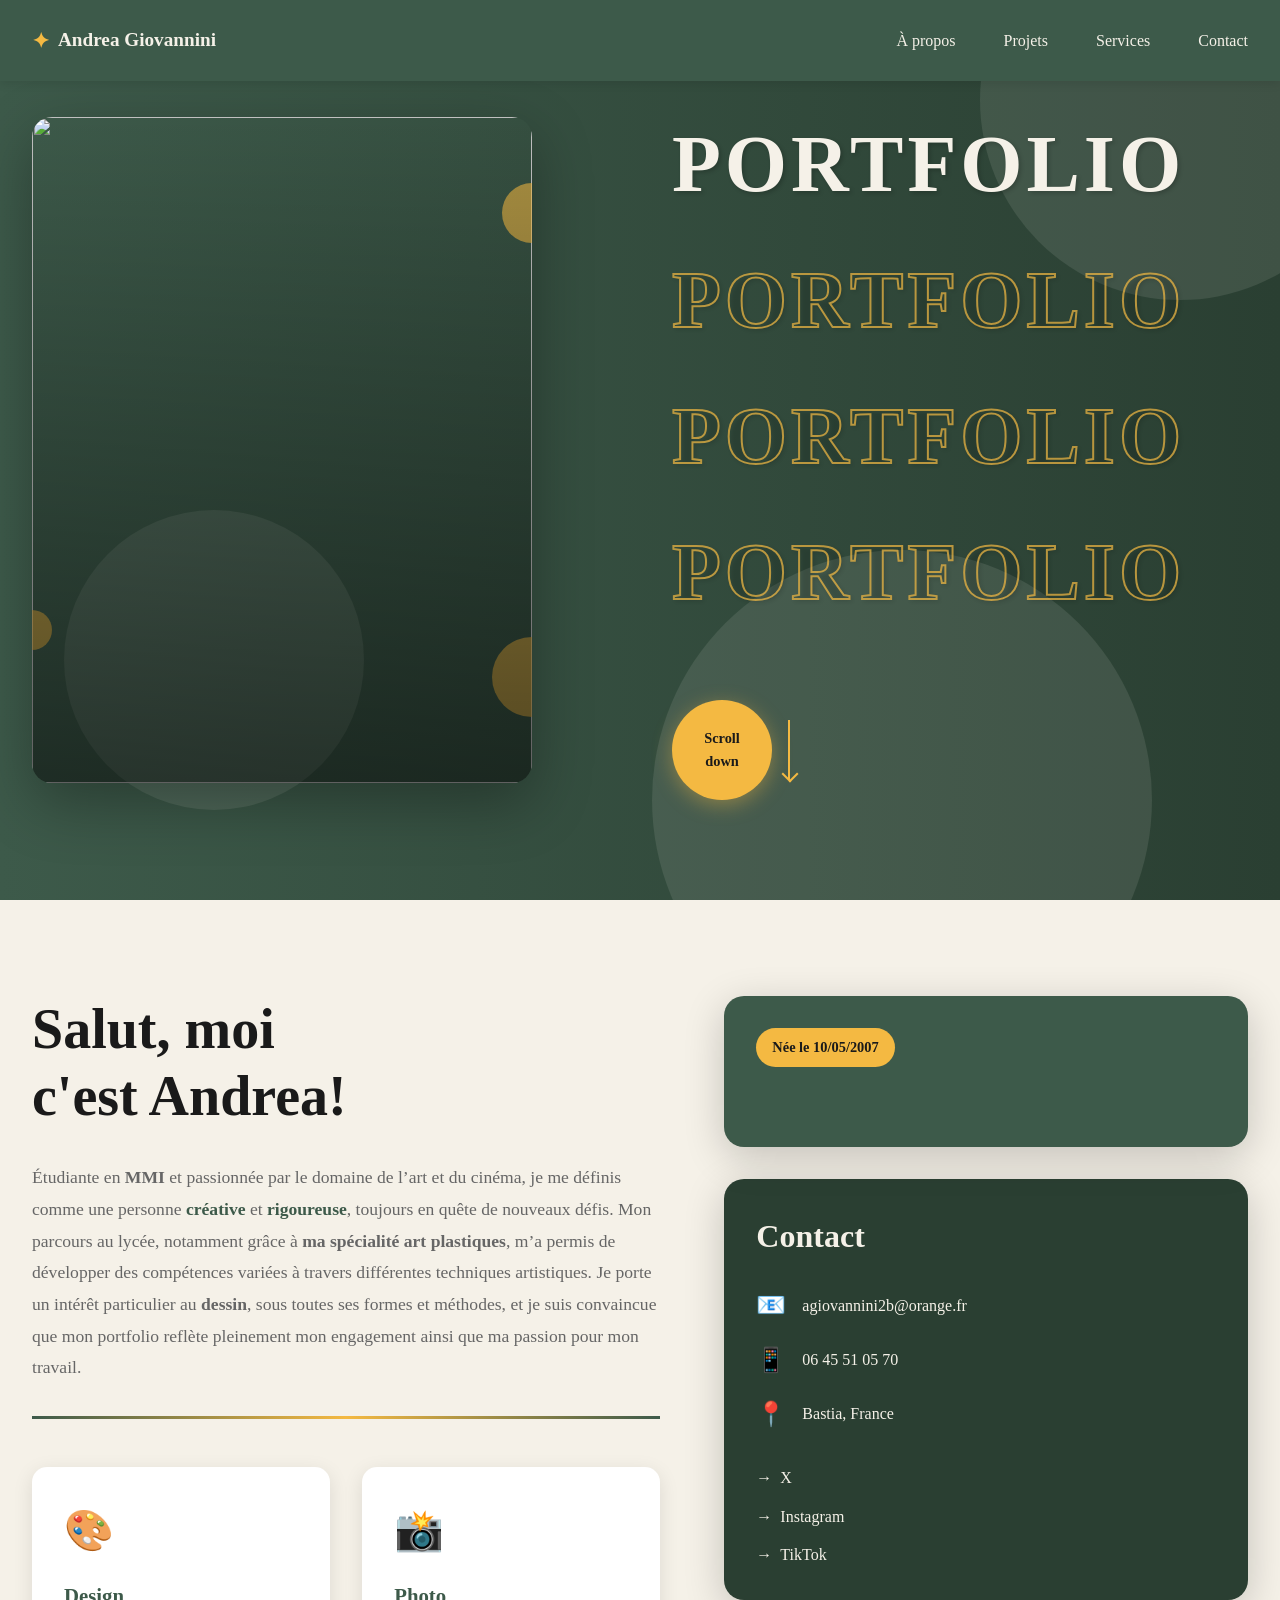
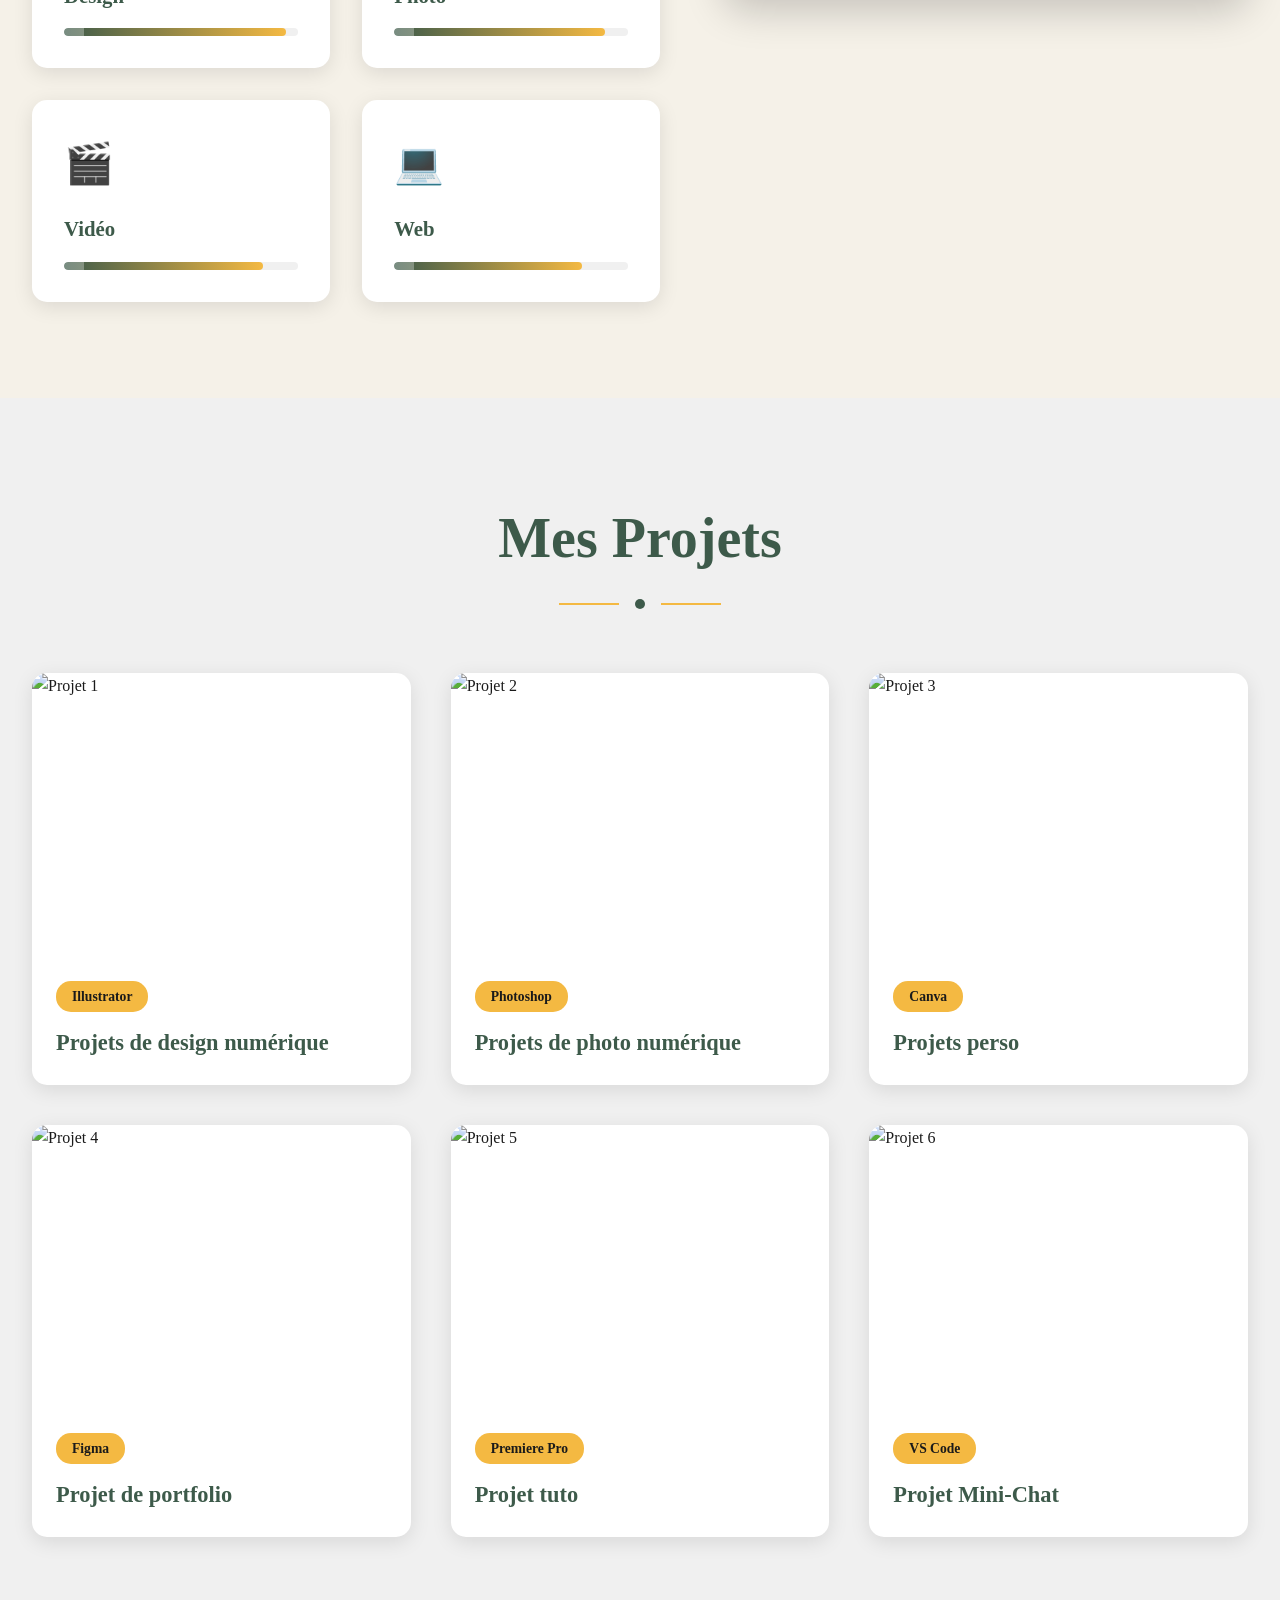
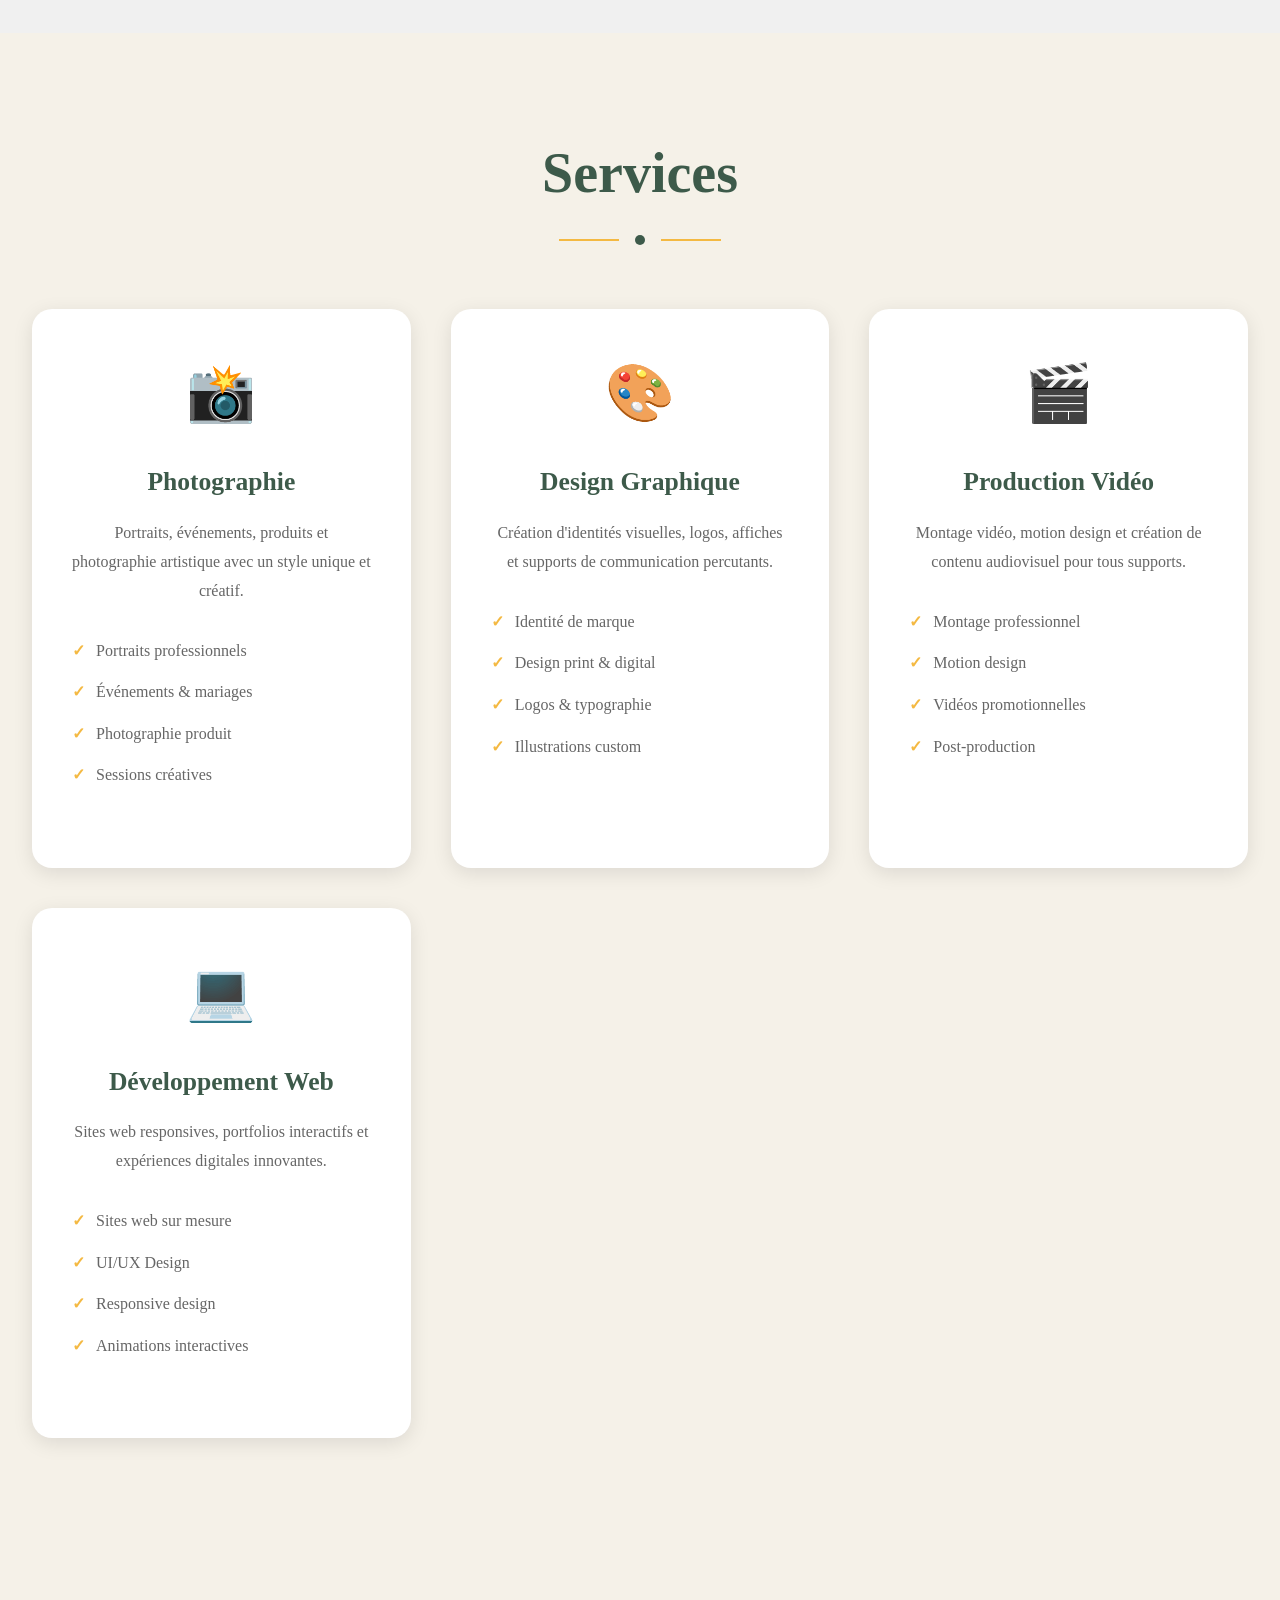
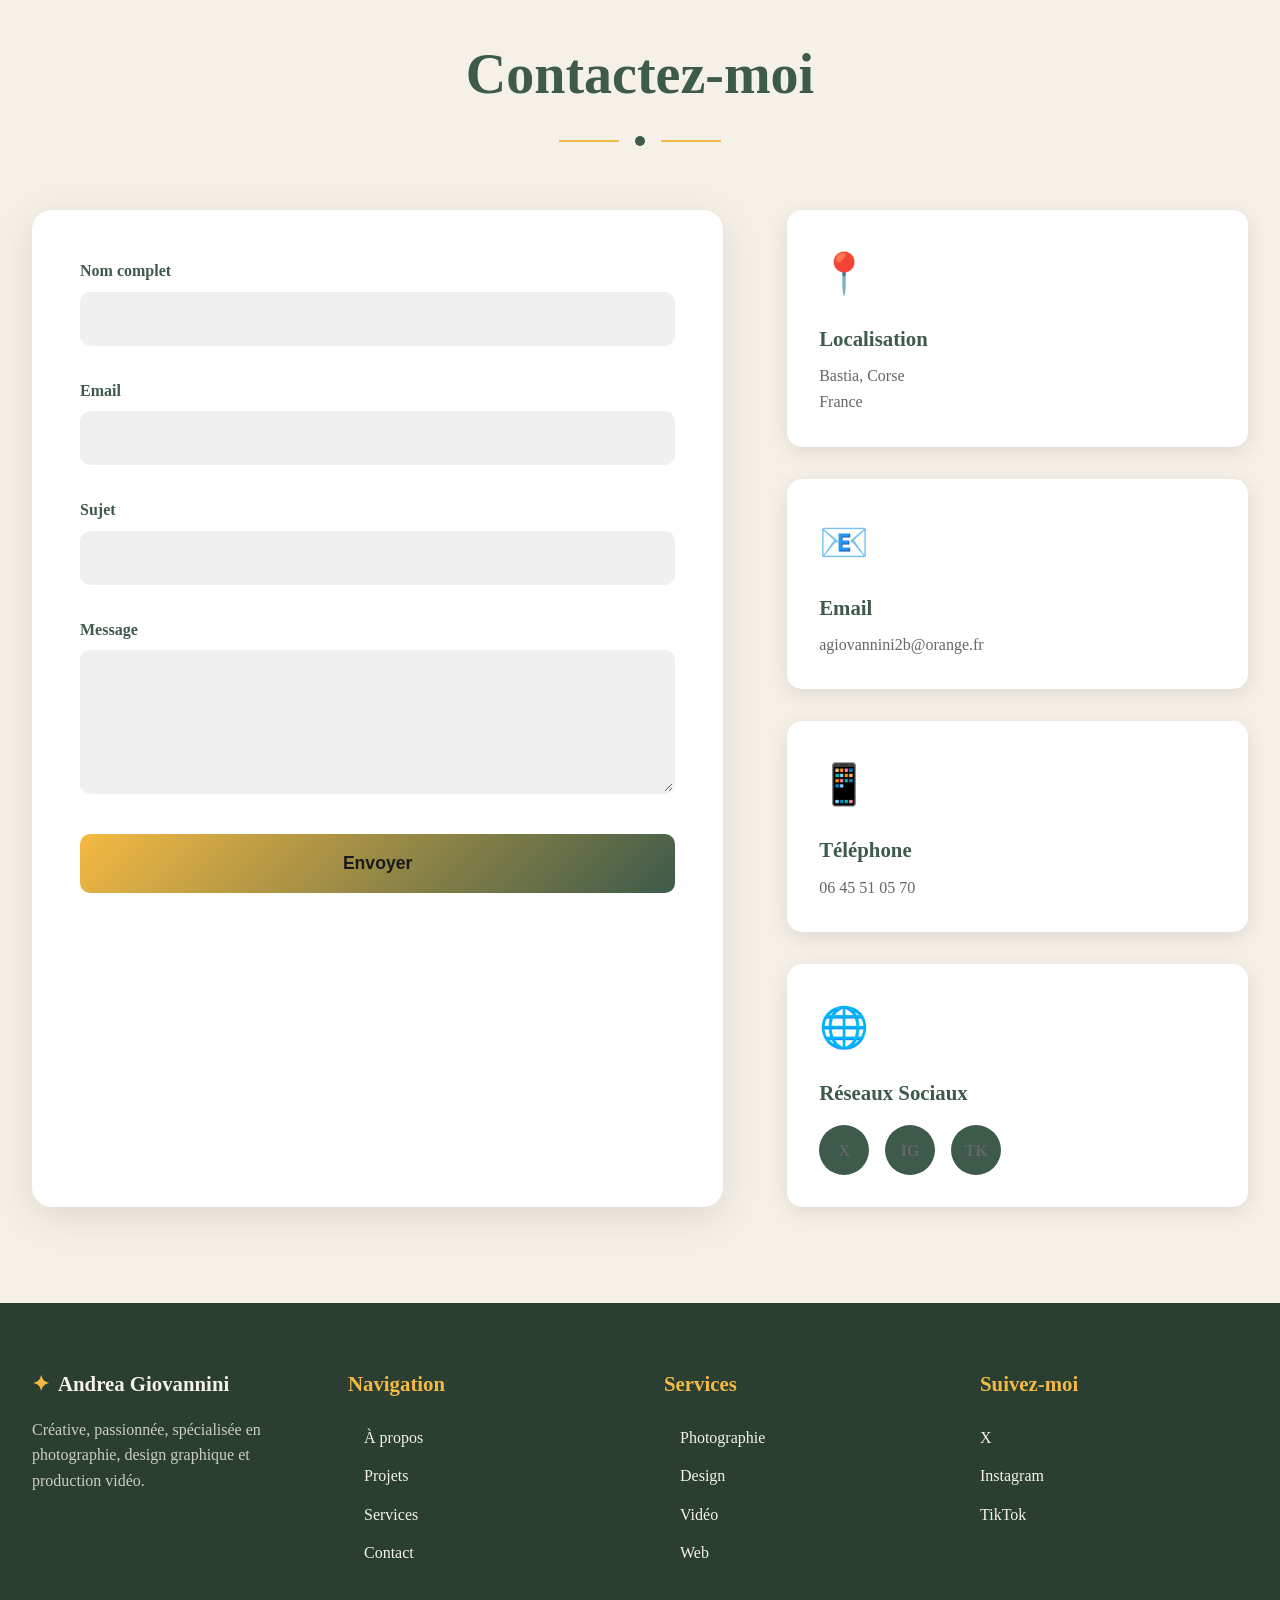
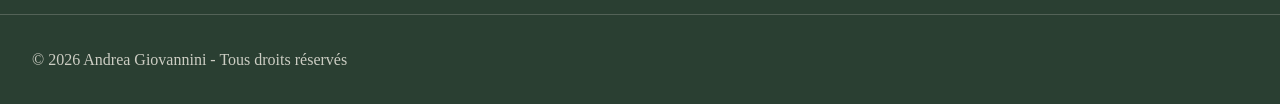
==== commit b32da2b9: "Update index.html" ====
--- a/index.html
+++ b/index.html
@@ -135,15 +135,14 @@
               <a href="https://zupimages.net/viewer.php?id=26/02/g7m1.jpeg"><img src="https://zupimages.net/up/26/02/g7m1.jpeg" alt="" /></a>
 
               <div class="image-frame"></div>
+            </div>
           </div>
           <div class="contact-card">
             <h3 class="contact-title">Contact</h3>
             <div class="contact-info">
               <div class="contact-item">
                 <span class="icon">📧</span>
-                <a href="mailto:agiovannini2b@orange.fr"
-                  >agiovannini2b@orange.fr</a
-                >
+                <a href="mailto:agiovannini2b@orange.fr">agiovannini2b@orange.fr</a>
               </div>
               <div class="contact-item">
                 <span class="icon">📱</span>
